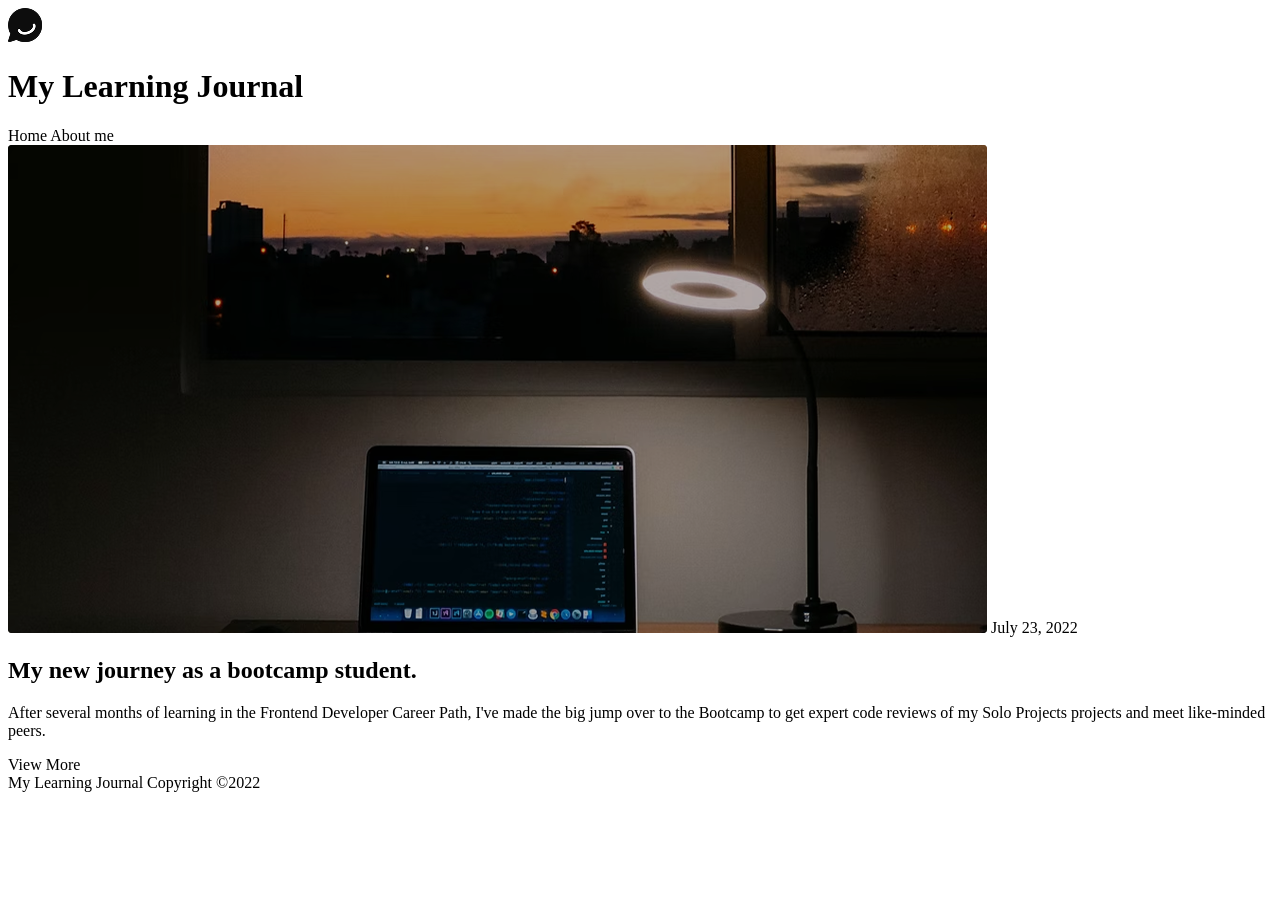
==== index.html @ 92fe80f6 "renamed default html file from home.html to index.html" ====
<!doctype html>
<html lang="en">
  <head>
    <link rel="stylesheet" href="index.css" />
    <meta charset="UTF-8" />
    <meta name="viewport" content="width=device-width, initial-scale=1.0" />
    <title>My Learning Journal</title>
  </head>
  <body>
    <header>
      <img class="logo-img" src="images/logo.png" />
      <h1>My Learning Journal</h1>
      <a class="nav-link">Home</a>
      <a class="nav-link">About me</a>
    </header>
    <main>
      <div class="hero-post">
        <img class="hero-image" src="images/article-image.png" />
        <span class="hero-post-date">July 23, 2022</span>
        <h2>My new journey as a bootcamp student.</h2>
        <p class="hero-post-paragraph">
          After several months of learning in the Frontend Developer Career
          Path, I've made the big jump over to the Bootcamp to get expert code
          reviews of my Solo Projects projects and meet like-minded peers.
        </p>
      </div>
      <div class="other-content"></div>
      <a class="view-more-link">View More</a>
    </main>
    <footer>
      <span>My Learning Journal</span>
      <span>Copyright ©2022</span>
    </footer>
    <script src="index.js" type="module"></script>
  </body>
</html>
---- index.css ----
body {
  display: flex;
  flex-direction: column;
}

header {
}

.logo-img {
}

.nav-link {
}

h1 {
}

main {
}

.hero-post {
}

.hero-image {
}

.hero-post-date {
}

h2 {
}

.hero-post-paragraph {
}

.other-content {
}

.view-more-link {
}

footer {
}

span {
}
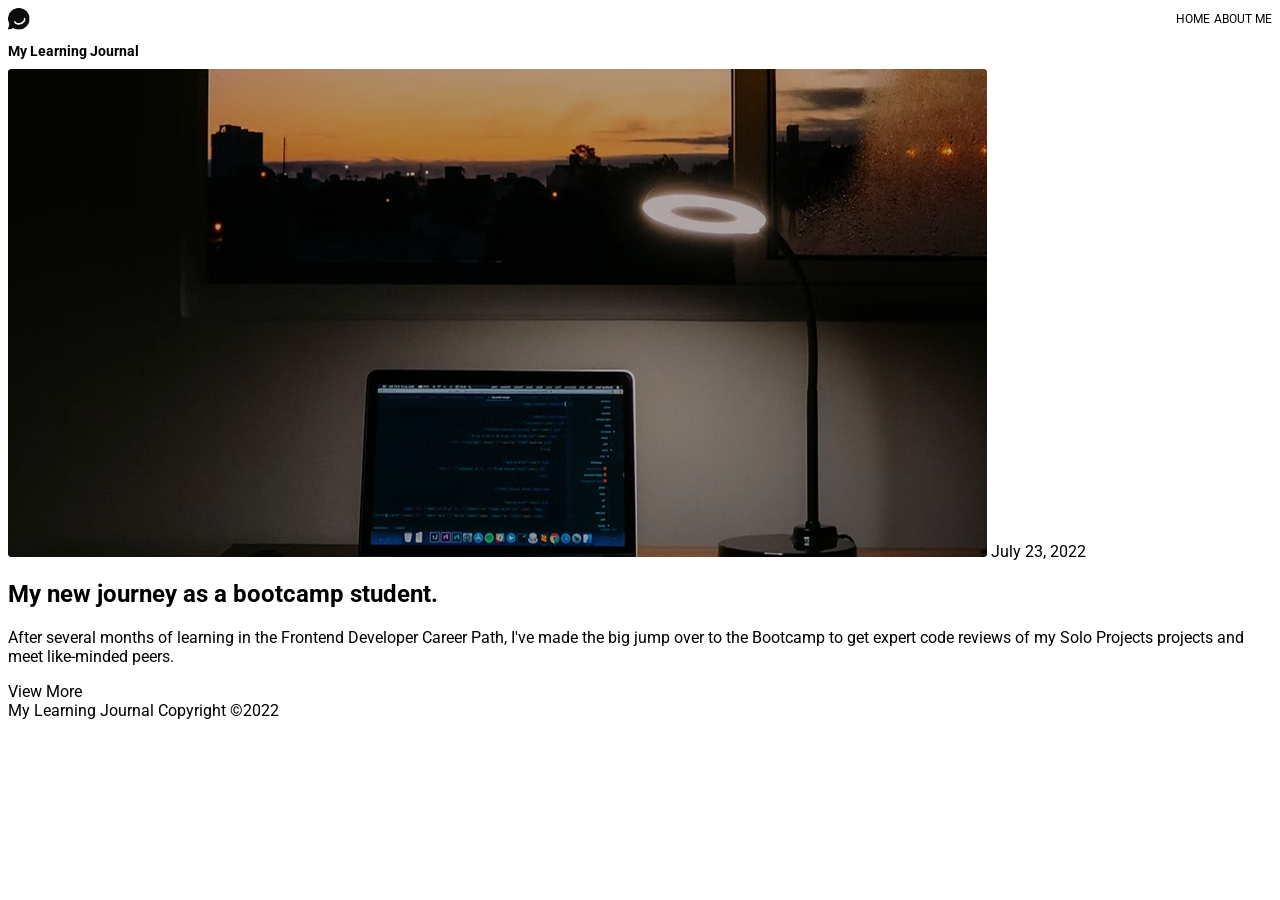
==== commit e3f75570: "added two div tags to header section" ====
--- a/index.html
+++ b/index.html
@@ -1,6 +1,12 @@
 <!doctype html>
 <html lang="en">
   <head>
+    <link rel="preconnect" href="https://fonts.googleapis.com" />
+    <link rel="preconnect" href="https://fonts.gstatic.com" crossorigin />
+    <link
+      href="https://fonts.googleapis.com/css2?family=Roboto:ital,wght@0,100..900;1,100..900&display=swap"
+      rel="stylesheet"
+    />
     <link rel="stylesheet" href="index.css" />
     <meta charset="UTF-8" />
     <meta name="viewport" content="width=device-width, initial-scale=1.0" />
@@ -8,10 +14,14 @@
   </head>
   <body>
     <header>
-      <img class="logo-img" src="images/logo.png" />
-      <h1>My Learning Journal</h1>
-      <a class="nav-link">Home</a>
-      <a class="nav-link">About me</a>
+      <div class="logo-container">
+        <img class="logo-img" src="images/logo.png" />
+        <h1>My Learning Journal</h1>
+      </div>
+      <div class="nav-link-container">
+        <a class="nav-link">Home</a>
+        <a class="nav-link">About me</a>
+      </div>
     </header>
     <main>
       <div class="hero-post">
--- a/index.css
+++ b/index.css
@@ -1,18 +1,28 @@
 body {
   display: flex;
   flex-direction: column;
+  font-family: "Roboto", sans-serif;
 }
 
 header {
+  display: flex;
+  flex-direction: row;
+  justify-content: space-between;
 }
 
 .logo-img {
+  width: 1.4em;
+  height: 1.4em;
 }
 
 .nav-link {
+  text-transform: uppercase;
+  font-size: 0.75rem;
+  gap: 3.125em;
 }
 
 h1 {
+  font-size: 0.847rem;
 }
 
 main {
@@ -22,6 +32,7 @@
 }
 
 .hero-image {
+  z-index: -1;
 }
 
 .hero-post-date {
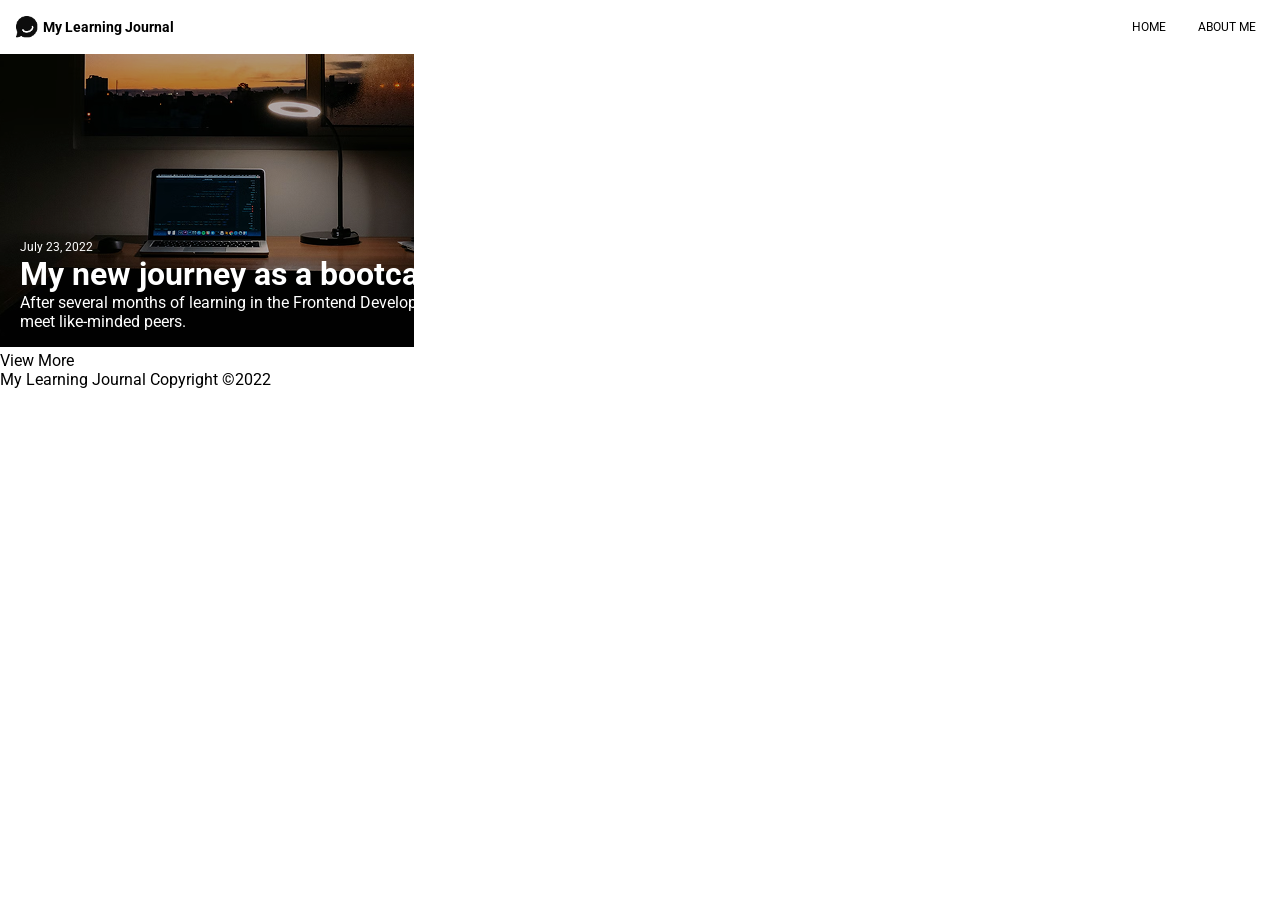
==== commit a2c7cb8a: "css on hero and header sections" ====
--- a/index.html
+++ b/index.html
@@ -25,14 +25,16 @@
     </header>
     <main>
       <div class="hero-post">
-        <img class="hero-image" src="images/article-image.png" />
-        <span class="hero-post-date">July 23, 2022</span>
-        <h2>My new journey as a bootcamp student.</h2>
-        <p class="hero-post-paragraph">
-          After several months of learning in the Frontend Developer Career
-          Path, I've made the big jump over to the Bootcamp to get expert code
-          reviews of my Solo Projects projects and meet like-minded peers.
-        </p>
+        <img class="hero-image" src="images/article-image-hero.png" />
+        <div class="hero-content">
+          <span class="hero-post-date">July 23, 2022</span>
+          <h2>My new journey as a bootcamp student.</h2>
+          <p class="hero-post-paragraph">
+            After several months of learning in the Frontend Developer Career
+            Path, I've made the big jump over to the Bootcamp to get expert code
+            reviews of my Solo Projects projects and meet like-minded peers.
+          </p>
+        </div>
       </div>
       <div class="other-content"></div>
       <a class="view-more-link">View More</a>
--- a/index.css
+++ b/index.css
@@ -1,13 +1,33 @@
+* {
+  margin: 0;
+}
+
 body {
   display: flex;
   flex-direction: column;
   font-family: "Roboto", sans-serif;
+  margin: 0;
 }
 
 header {
   display: flex;
   flex-direction: row;
   justify-content: space-between;
+  margin: 1em;
+}
+
+.logo-container {
+  display: flex;
+  flex-direction: row;
+  gap: 0.3em;
+  align-items: center;
+}
+
+.nav-link-container {
+  display: flex;
+  align-items: center;
+  gap: 2em;
+  margin-right: 0.5em;
 }
 
 .logo-img {
@@ -29,19 +49,30 @@
 }
 
 .hero-post {
+  position: relative;
+}
+
+.hero-content {
+  position: absolute;
+  bottom: 0;
+  color: #fff;
+  padding: 1.25rem;
 }
 
 .hero-image {
-  z-index: -1;
+  object-fit: cover;
 }
 
 .hero-post-date {
+  font-size: 0.75rem;
 }
 
 h2 {
+  font-size: 2rem;
 }
 
 .hero-post-paragraph {
+  font-size: 1rem;
 }
 
 .other-content {
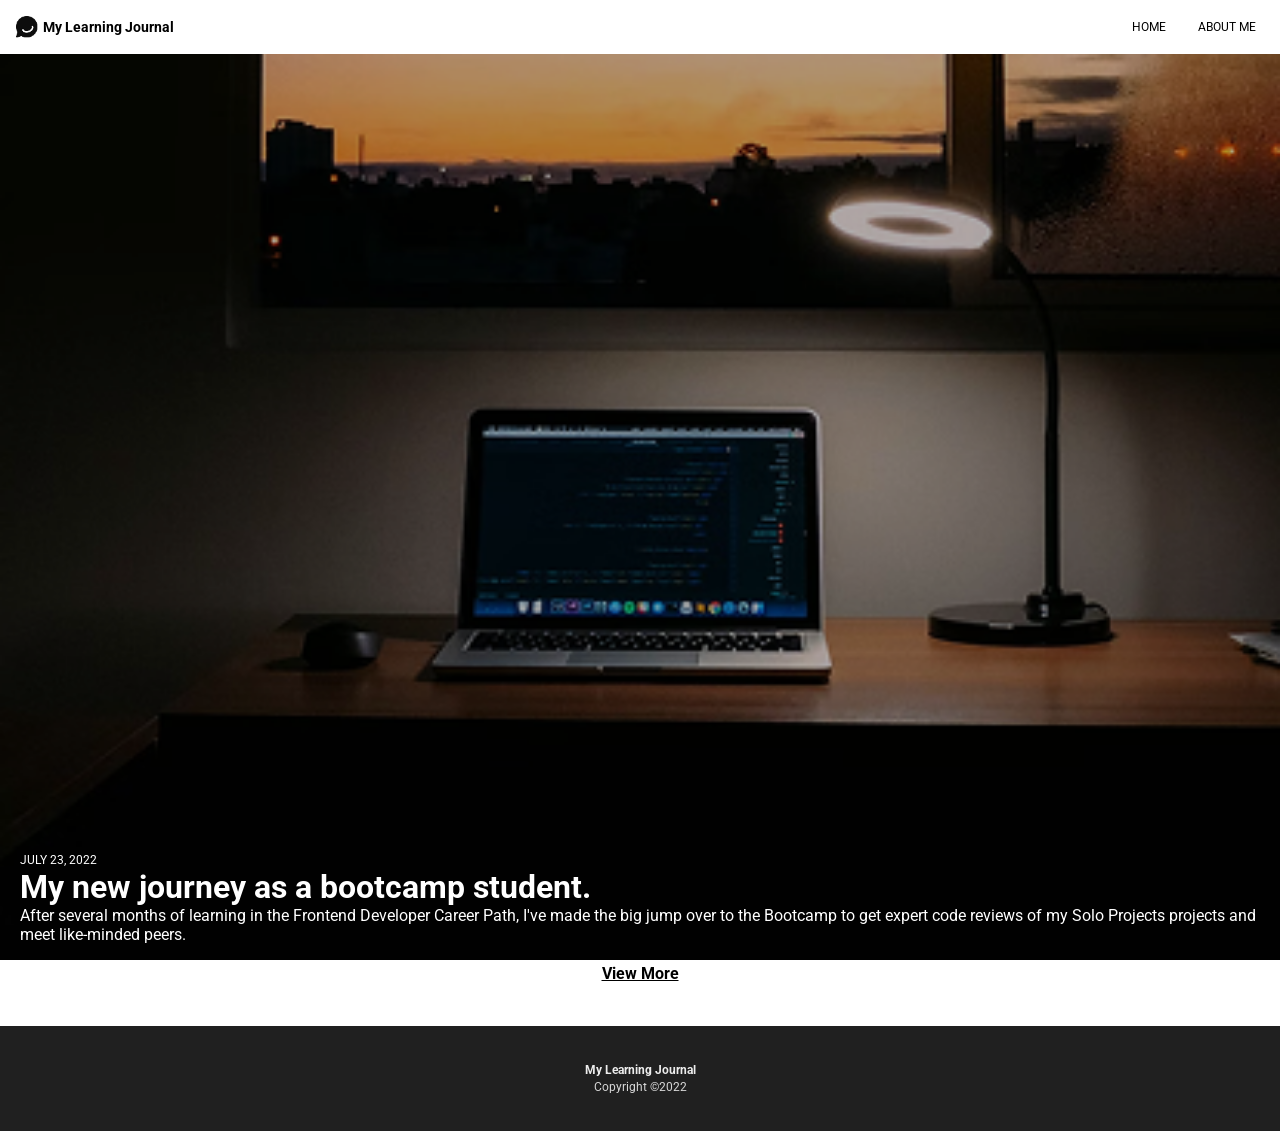
==== commit bb2f9075: "created inner html on index.js for other-content div" ====
--- a/index.html
+++ b/index.html
@@ -40,8 +40,8 @@
       <a class="view-more-link">View More</a>
     </main>
     <footer>
-      <span>My Learning Journal</span>
-      <span>Copyright ©2022</span>
+      <span class="foot-1">My Learning Journal</span>
+      <span class="foot-2">Copyright ©2022</span>
     </footer>
     <script src="index.js" type="module"></script>
   </body>
--- a/index.css
+++ b/index.css
@@ -6,7 +6,7 @@
   display: flex;
   flex-direction: column;
   font-family: "Roboto", sans-serif;
-  margin: 0;
+  margin: auto;
 }
 
 header {
@@ -46,6 +46,9 @@
 }
 
 main {
+  display: flex;
+  flex-direction: column;
+  justify-content: center;
 }
 
 .hero-post {
@@ -60,11 +63,12 @@
 }
 
 .hero-image {
-  object-fit: cover;
+  width: 100%;
 }
 
 .hero-post-date {
   font-size: 0.75rem;
+  text-transform: uppercase;
 }
 
 h2 {
@@ -79,10 +83,32 @@
 }
 
 .view-more-link {
+  text-align: center;
+  font-size: 1rem;
+  font-weight: bold;
+  text-decoration: underline;
+  margin-bottom: 2.6875em;
 }
 
 footer {
+  background-color: #202020;
+  padding: 2.3125em;
+  display: flex;
+  flex-direction: column;
+  align-items: center;
+  gap: 0.1875em;
 }
 
-span {
+.foot-1,
+.foot-2 {
+  font-size: 0.75rem;
 }
+
+.foot-1 {
+  color: #ececec;
+  font-weight: bold;
+}
+
+.foot-2 {
+  color: #d7d7d7;
+}
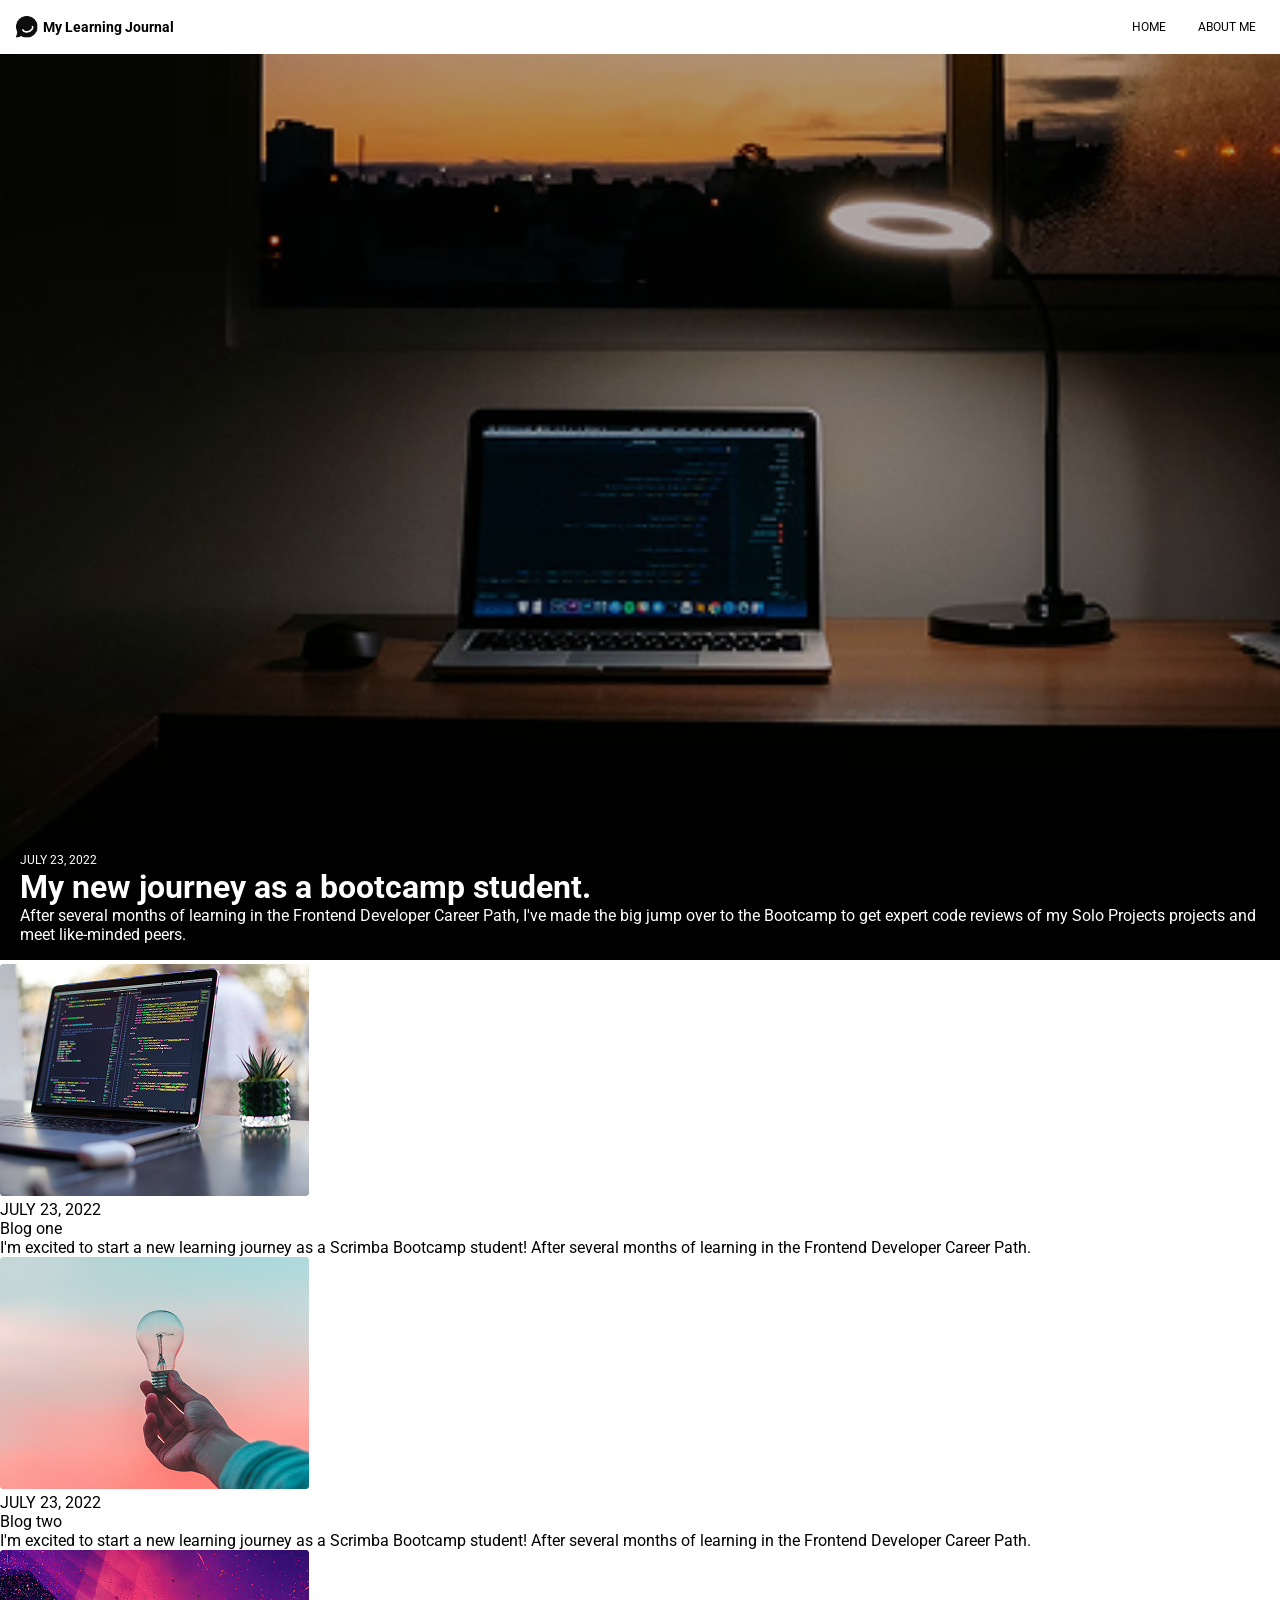
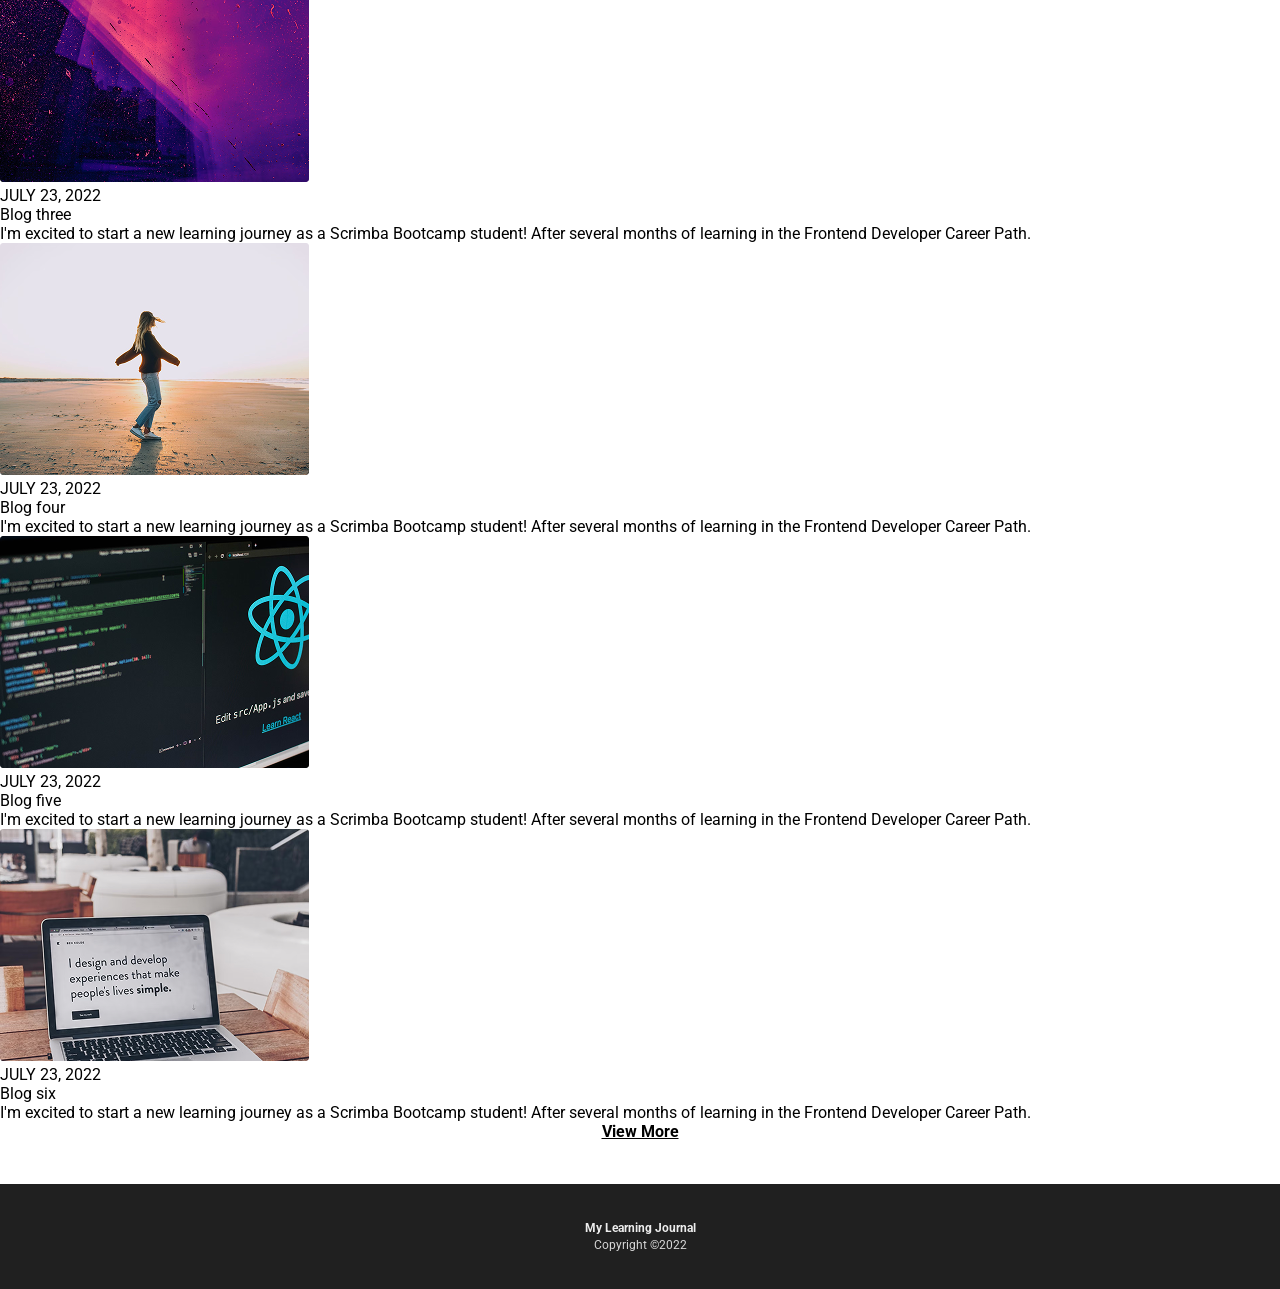
==== commit 422d9315: "added classes to all <h>" ====
--- a/index.html
+++ b/index.html
@@ -16,7 +16,7 @@
     <header>
       <div class="logo-container">
         <img class="logo-img" src="images/logo.png" />
-        <h1>My Learning Journal</h1>
+        <h1 class="site-name">My Learning Journal</h1>
       </div>
       <div class="nav-link-container">
         <a class="nav-link">Home</a>
@@ -28,7 +28,7 @@
         <img class="hero-image" src="images/article-image-hero.png" />
         <div class="hero-content">
           <span class="hero-post-date">July 23, 2022</span>
-          <h2>My new journey as a bootcamp student.</h2>
+          <h2 class="hero-post-title">My new journey as a bootcamp student.</h2>
           <p class="hero-post-paragraph">
             After several months of learning in the Frontend Developer Career
             Path, I've made the big jump over to the Bootcamp to get expert code
@@ -36,7 +36,7 @@
           </p>
         </div>
       </div>
-      <div class="other-content"></div>
+      <div class="other-content" id="other-content"></div>
       <a class="view-more-link">View More</a>
     </main>
     <footer>
--- a/index.css
+++ b/index.css
@@ -41,7 +41,7 @@
   gap: 3.125em;
 }
 
-h1 {
+.site-name {
   font-size: 0.847rem;
 }
 
@@ -71,7 +71,7 @@
   text-transform: uppercase;
 }
 
-h2 {
+.hero-post-title {
   font-size: 2rem;
 }
 
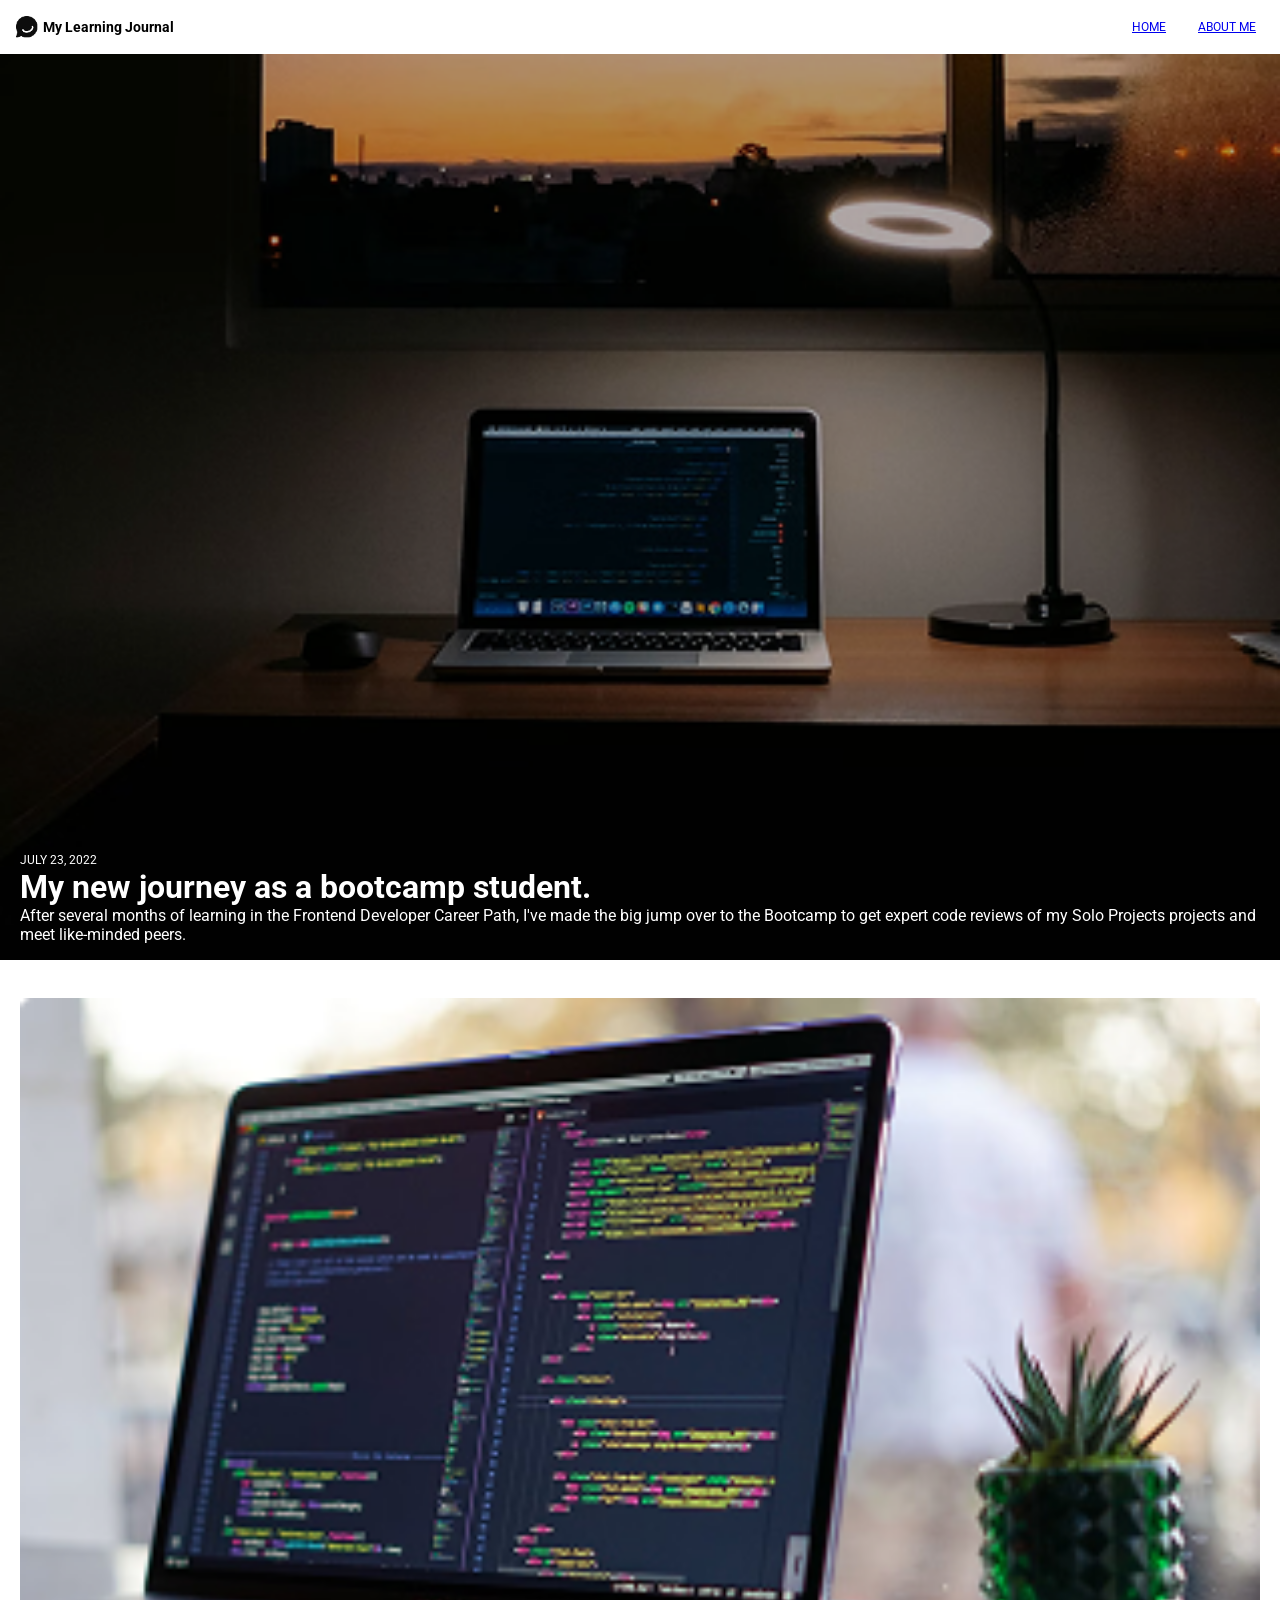
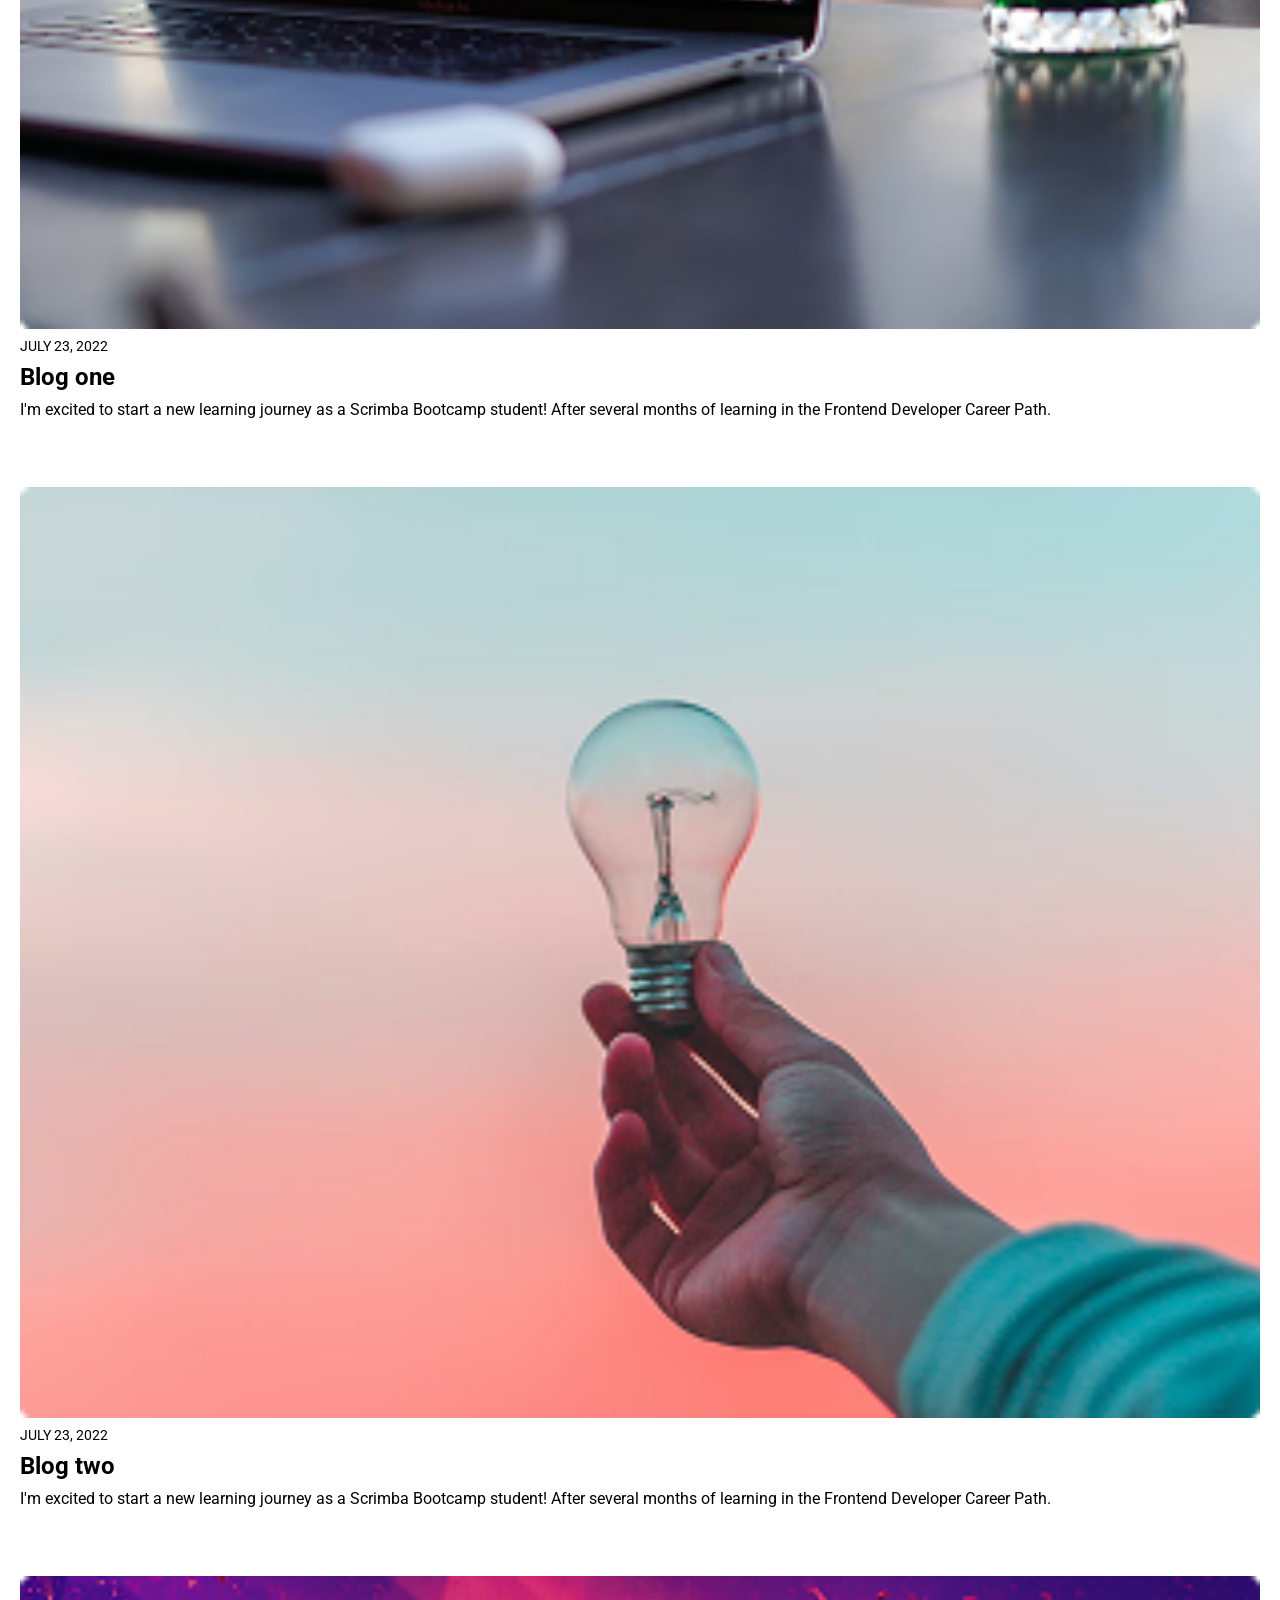
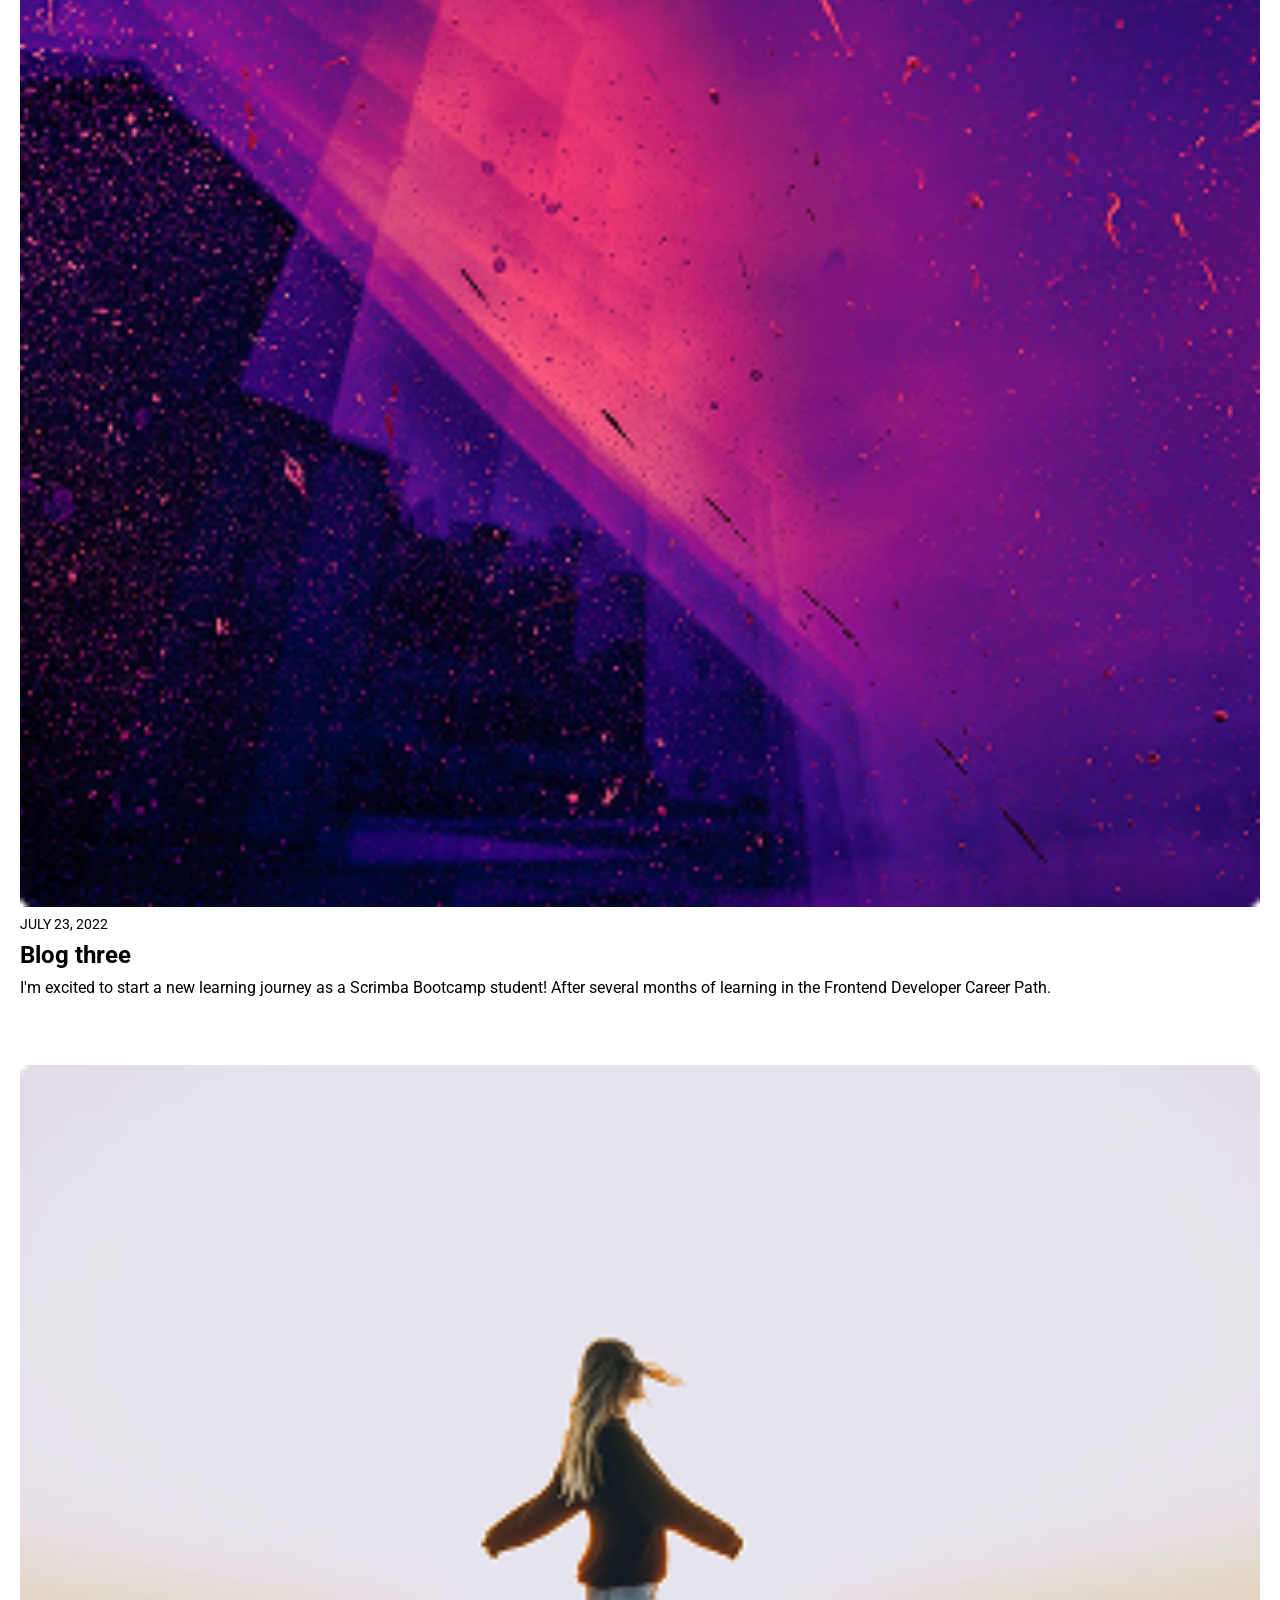
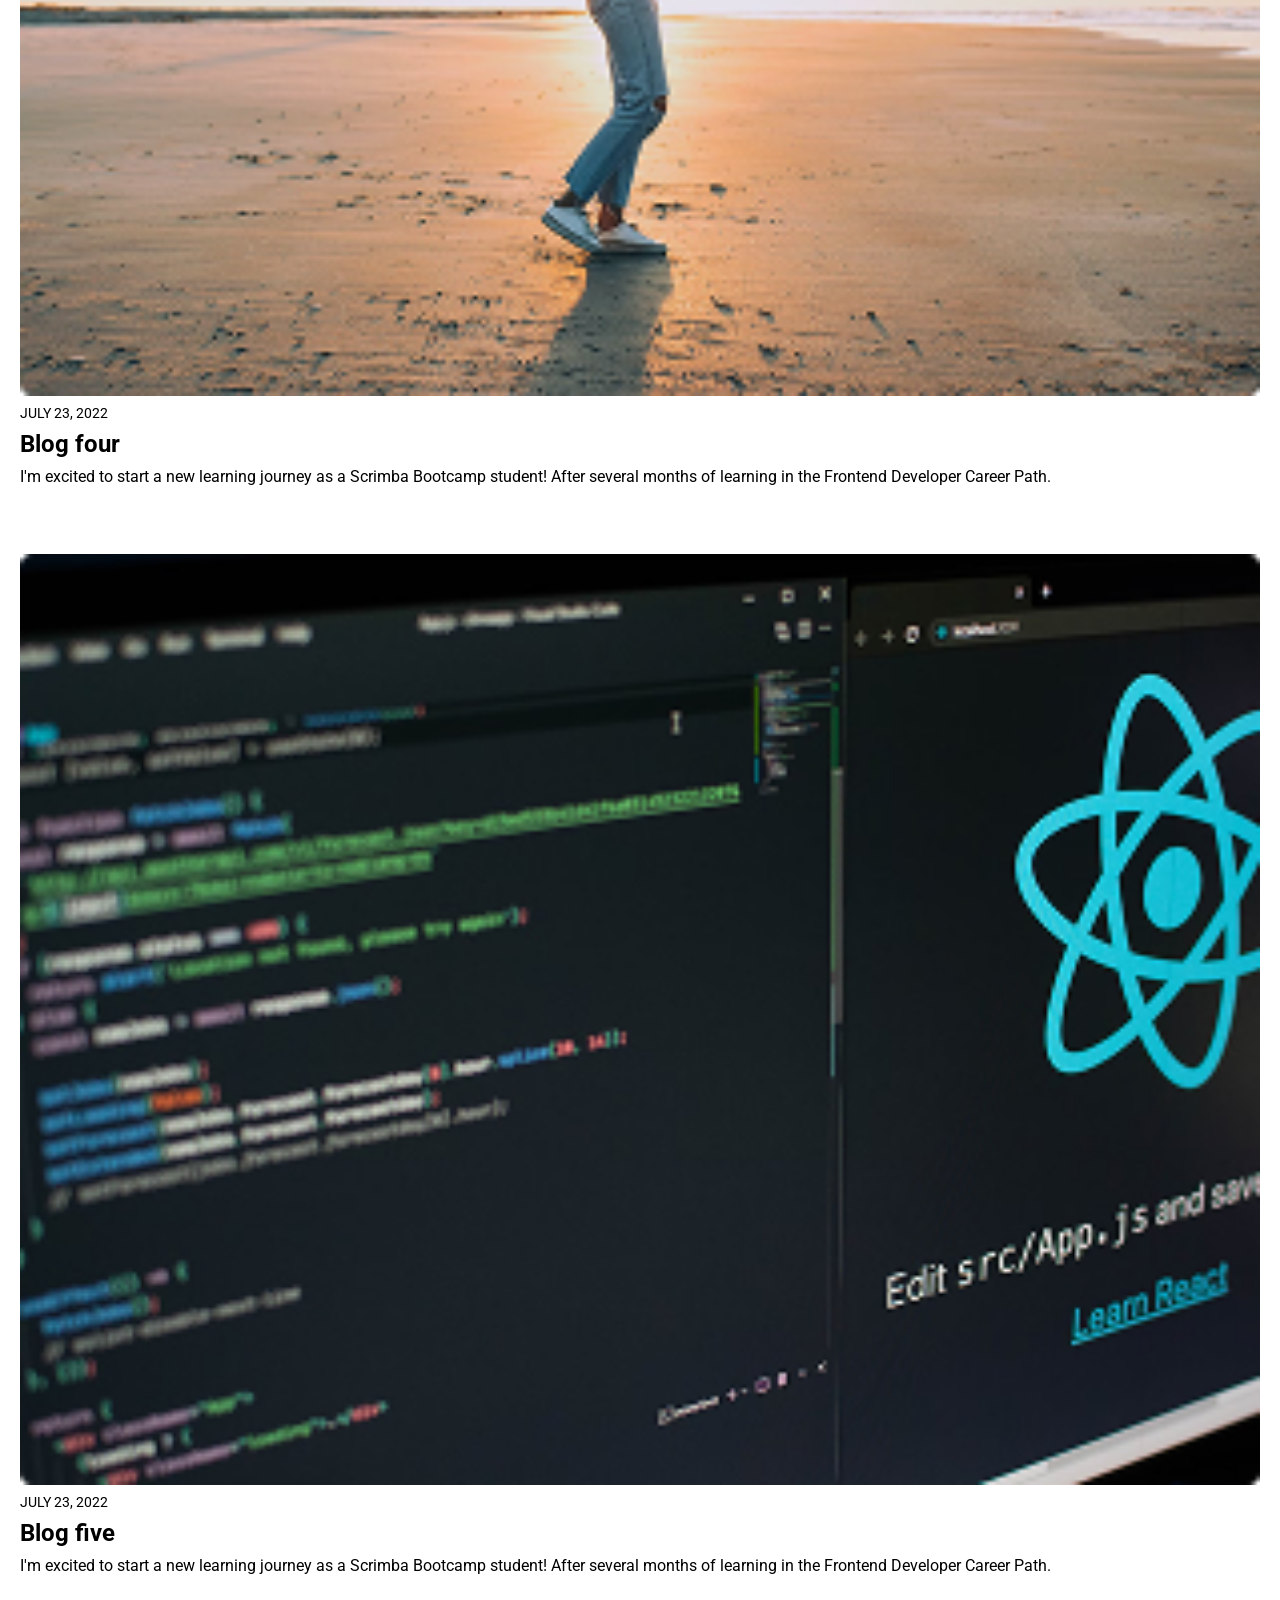
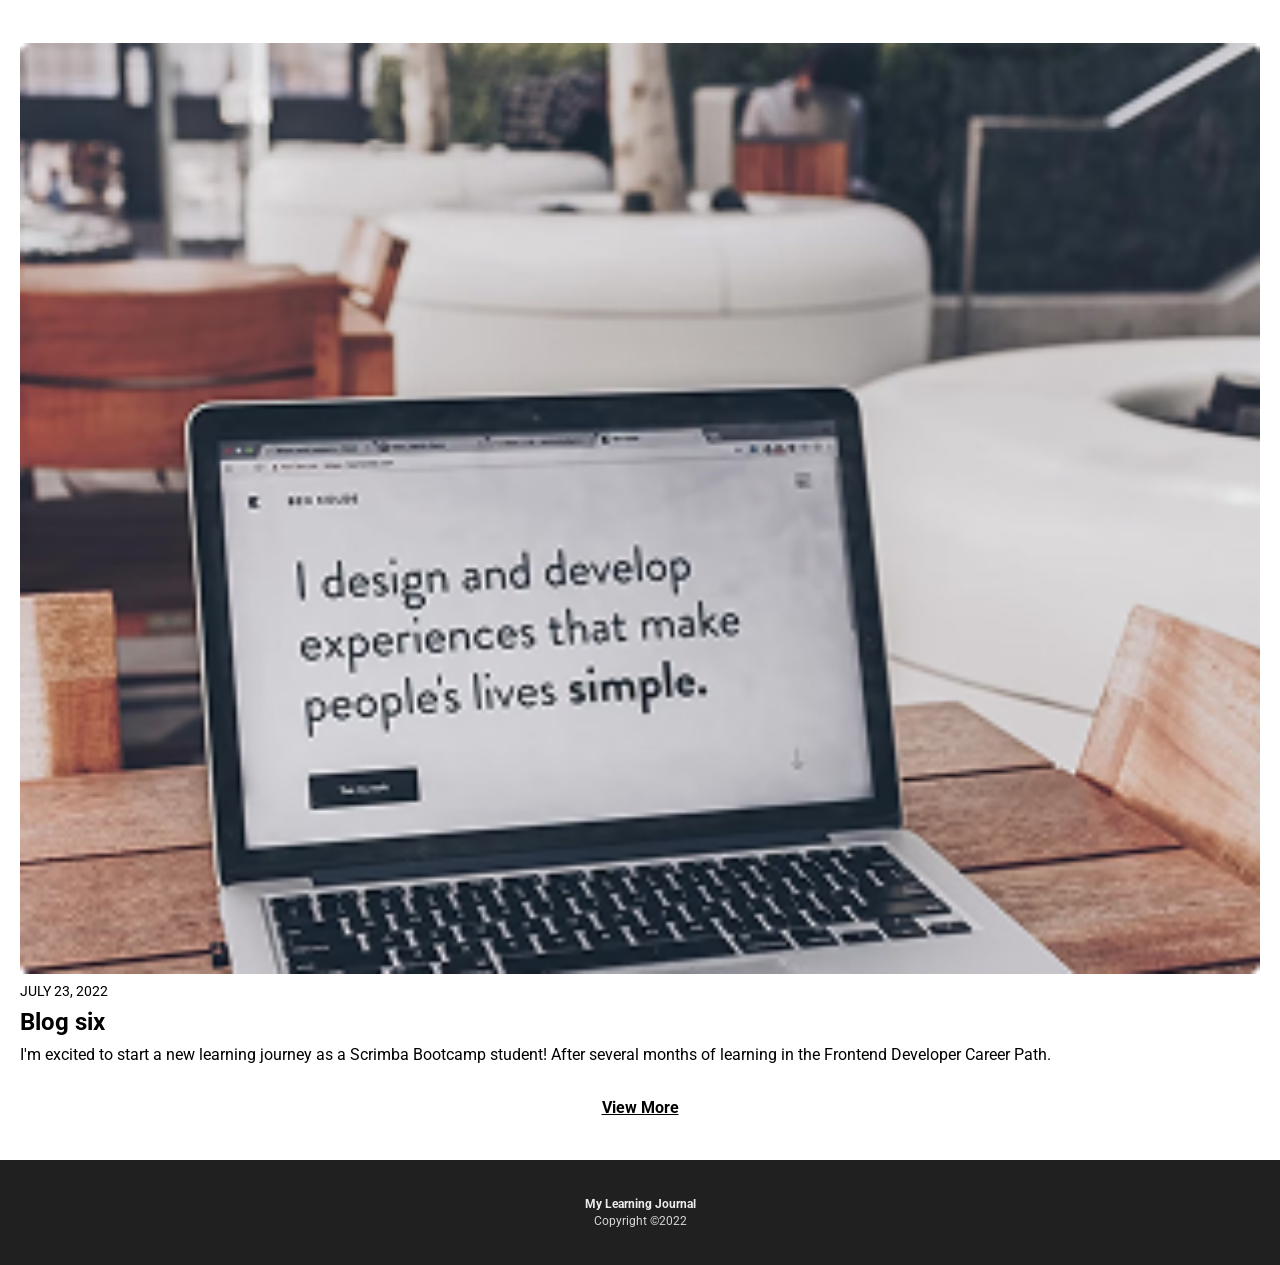
==== commit 5f57fe98: "added href to home, about me and hero post sections" ====
--- a/index.html
+++ b/index.html
@@ -19,13 +19,17 @@
         <h1 class="site-name">My Learning Journal</h1>
       </div>
       <div class="nav-link-container">
-        <a class="nav-link">Home</a>
-        <a class="nav-link">About me</a>
+        <a class="nav-link" href="index.html">Home</a>
+        <a class="nav-link" href="about-me.html">About me</a>
       </div>
     </header>
     <main>
       <div class="hero-post">
-        <img class="hero-image" src="images/article-image-hero.png" />
+        <img
+          class="hero-image"
+          href="hero-post.html"
+          src="images/article-image-hero.png"
+        />
         <div class="hero-content">
           <span class="hero-post-date">July 23, 2022</span>
           <h2 class="hero-post-title">My new journey as a bootcamp student.</h2>
@@ -37,7 +41,7 @@
         </div>
       </div>
       <div class="other-content" id="other-content"></div>
-      <a class="view-more-link">View More</a>
+      <a class="view-more-link" id="nav-link-viewmore">View More</a>
     </main>
     <footer>
       <span class="foot-1">My Learning Journal</span>
--- a/index.css
+++ b/index.css
@@ -3,28 +3,35 @@
 }
 
 body {
-  display: flex;
   flex-direction: column;
   font-family: "Roboto", sans-serif;
   margin: auto;
 }
 
+body,
+header,
+.logo-container,
+.nav-link-container,
+main,
+.other-content,
+.post-container,
+footer {
+  display: flex;
+}
+
 header {
-  display: flex;
   flex-direction: row;
   justify-content: space-between;
   margin: 1em;
 }
 
 .logo-container {
-  display: flex;
   flex-direction: row;
   gap: 0.3em;
   align-items: center;
 }
 
 .nav-link-container {
-  display: flex;
   align-items: center;
   gap: 2em;
   margin-right: 0.5em;
@@ -46,7 +53,6 @@
 }
 
 main {
-  display: flex;
   flex-direction: column;
   justify-content: center;
 }
@@ -79,7 +85,27 @@
   font-size: 1rem;
 }
 
-.other-content {
+.other-content,
+.post-container {
+  flex-direction: column;
+}
+
+.post-container {
+  margin: 2.125em 1.25em;
+  gap: 0.5625em;
+}
+
+.post-date {
+  font-size: 0.886rem;
+}
+
+.post-title {
+  font-size: 1.5rem;
+  font-weight: bold;
+}
+
+.post-content {
+  font-size: 1rem;
 }
 
 .view-more-link {
@@ -93,7 +119,6 @@
 footer {
   background-color: #202020;
   padding: 2.3125em;
-  display: flex;
   flex-direction: column;
   align-items: center;
   gap: 0.1875em;
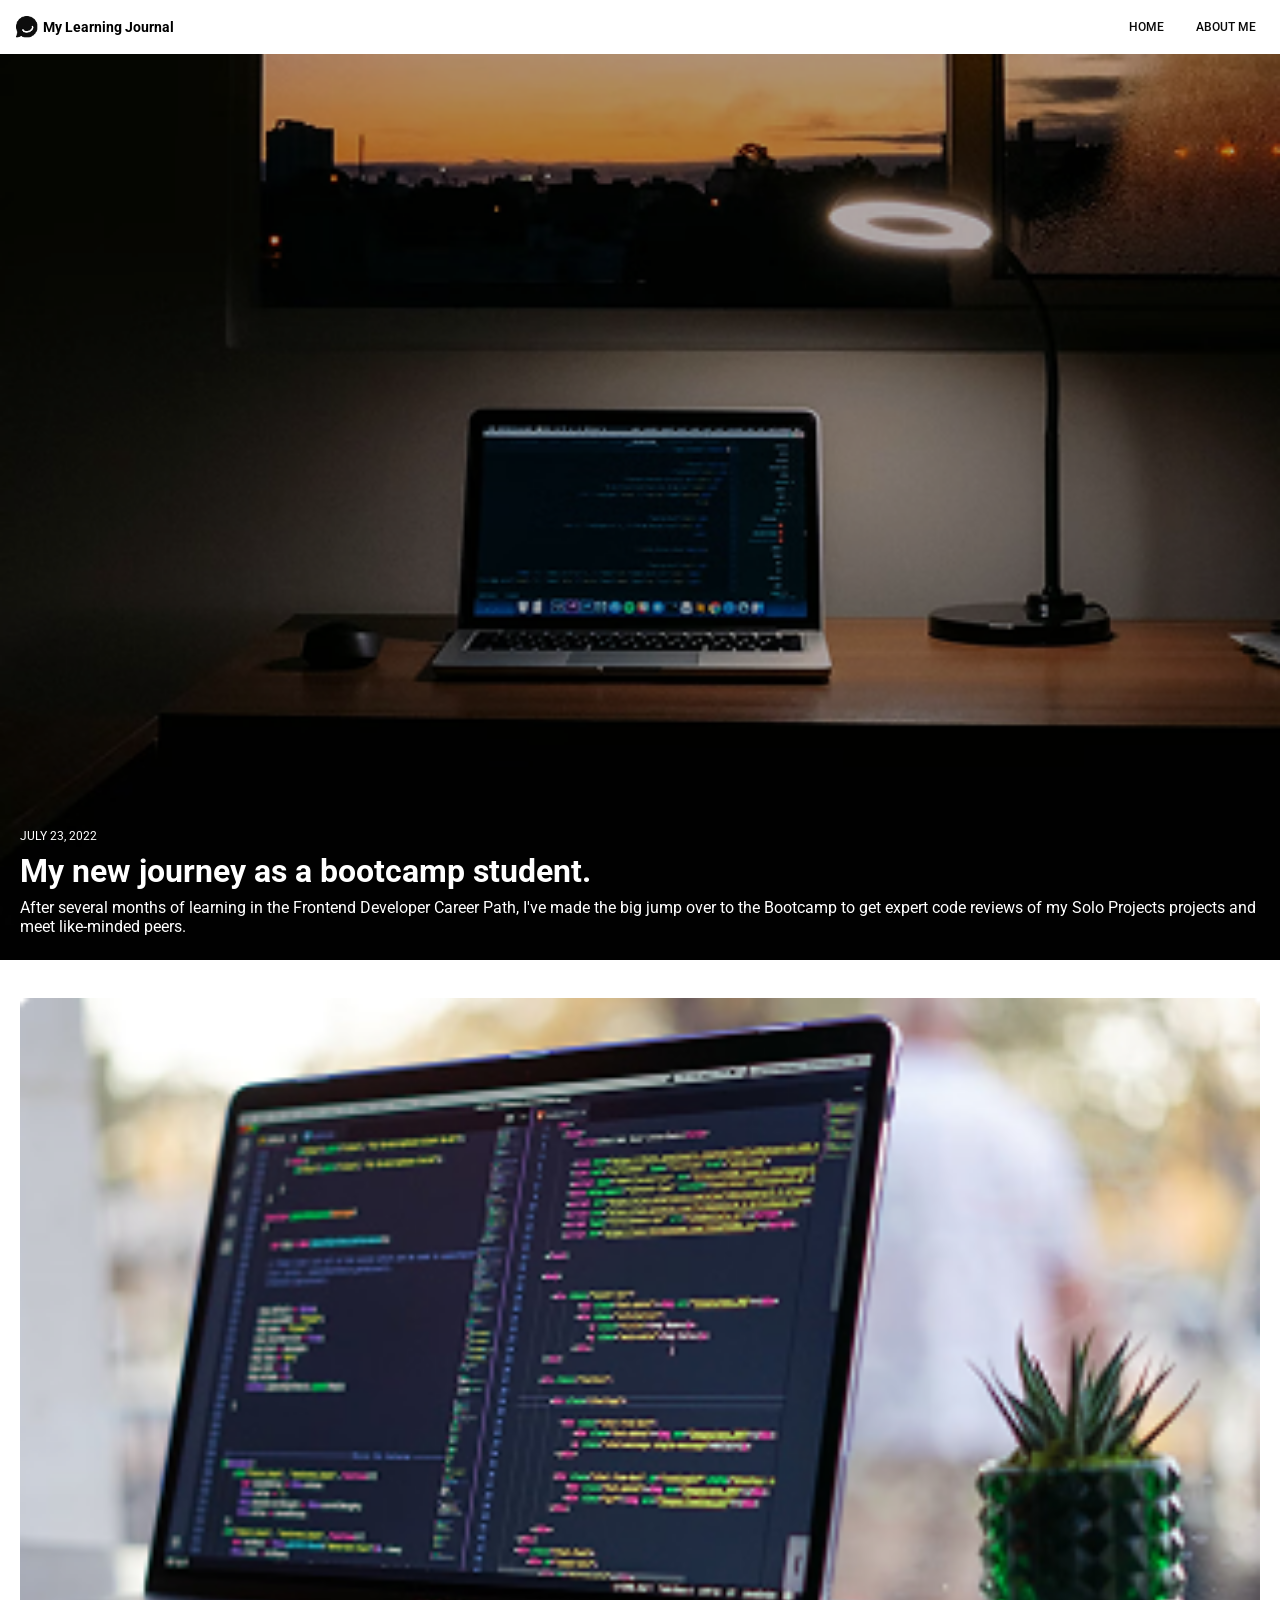
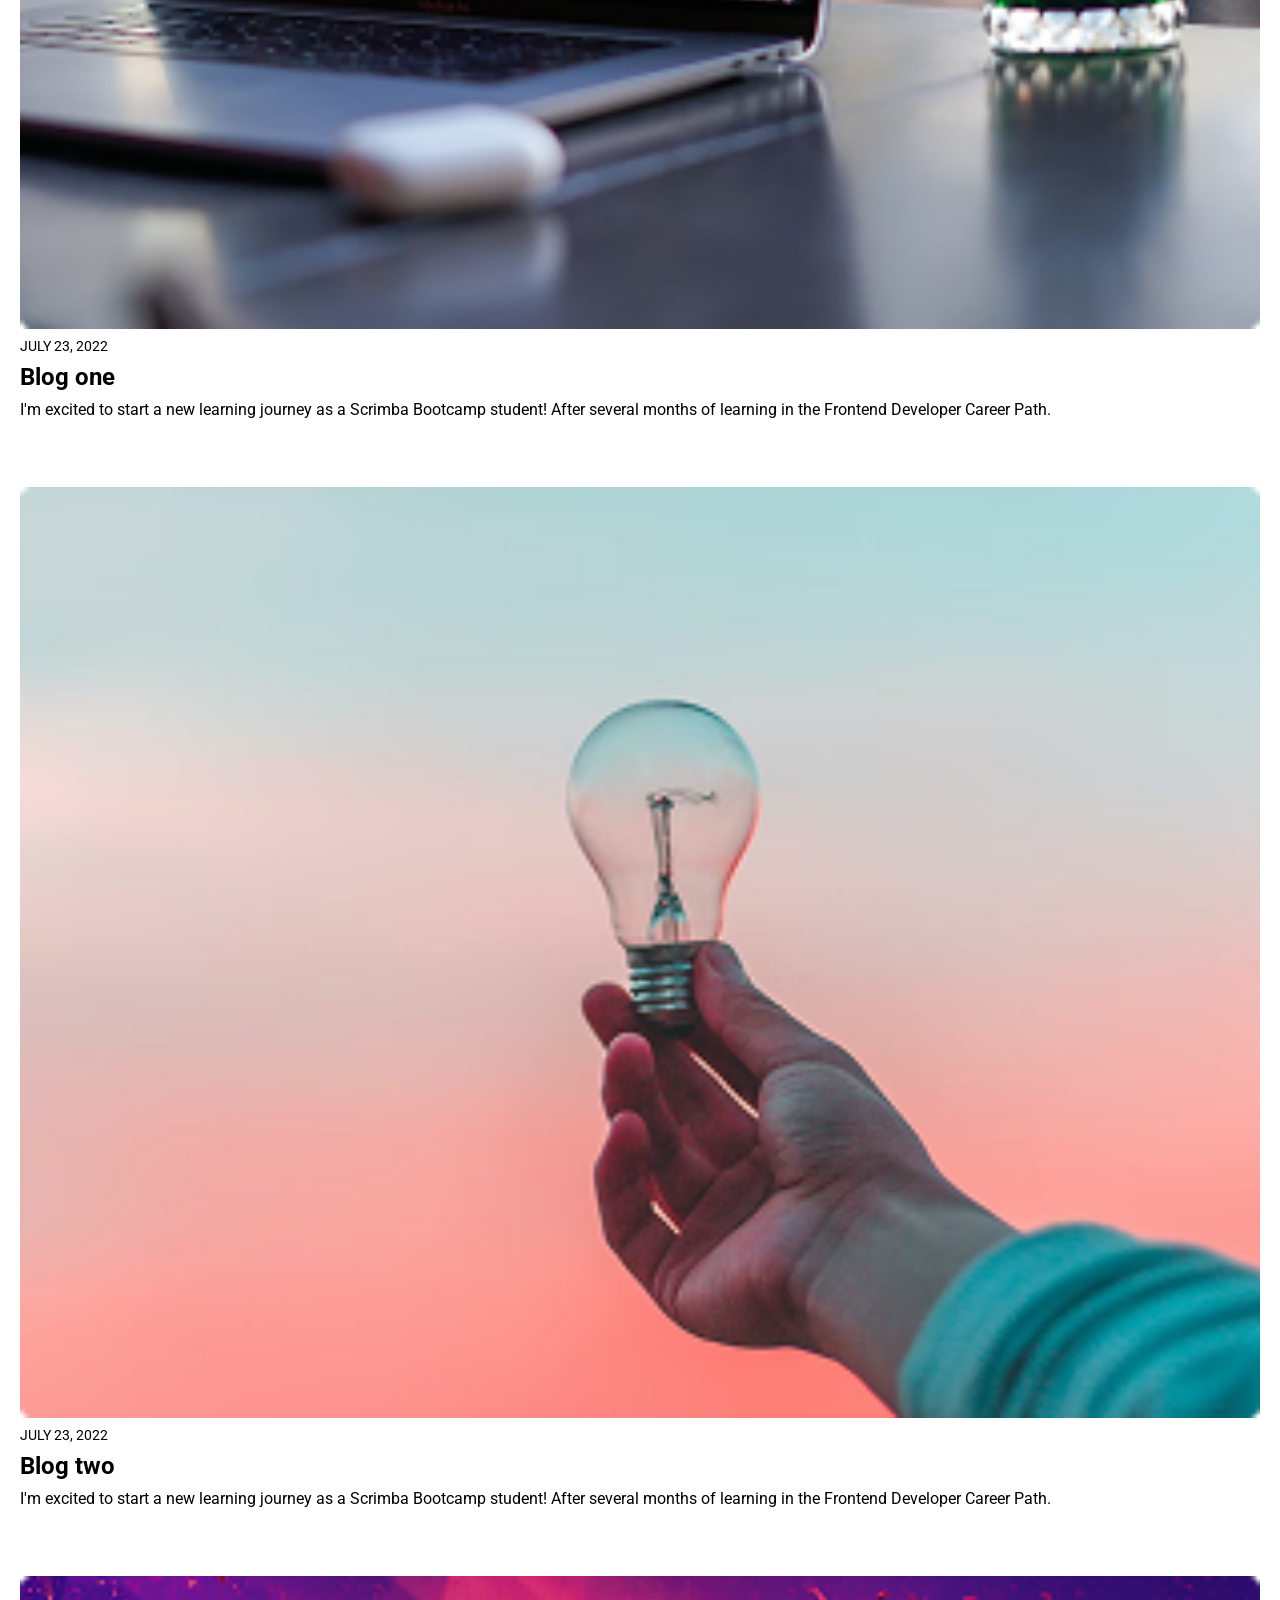
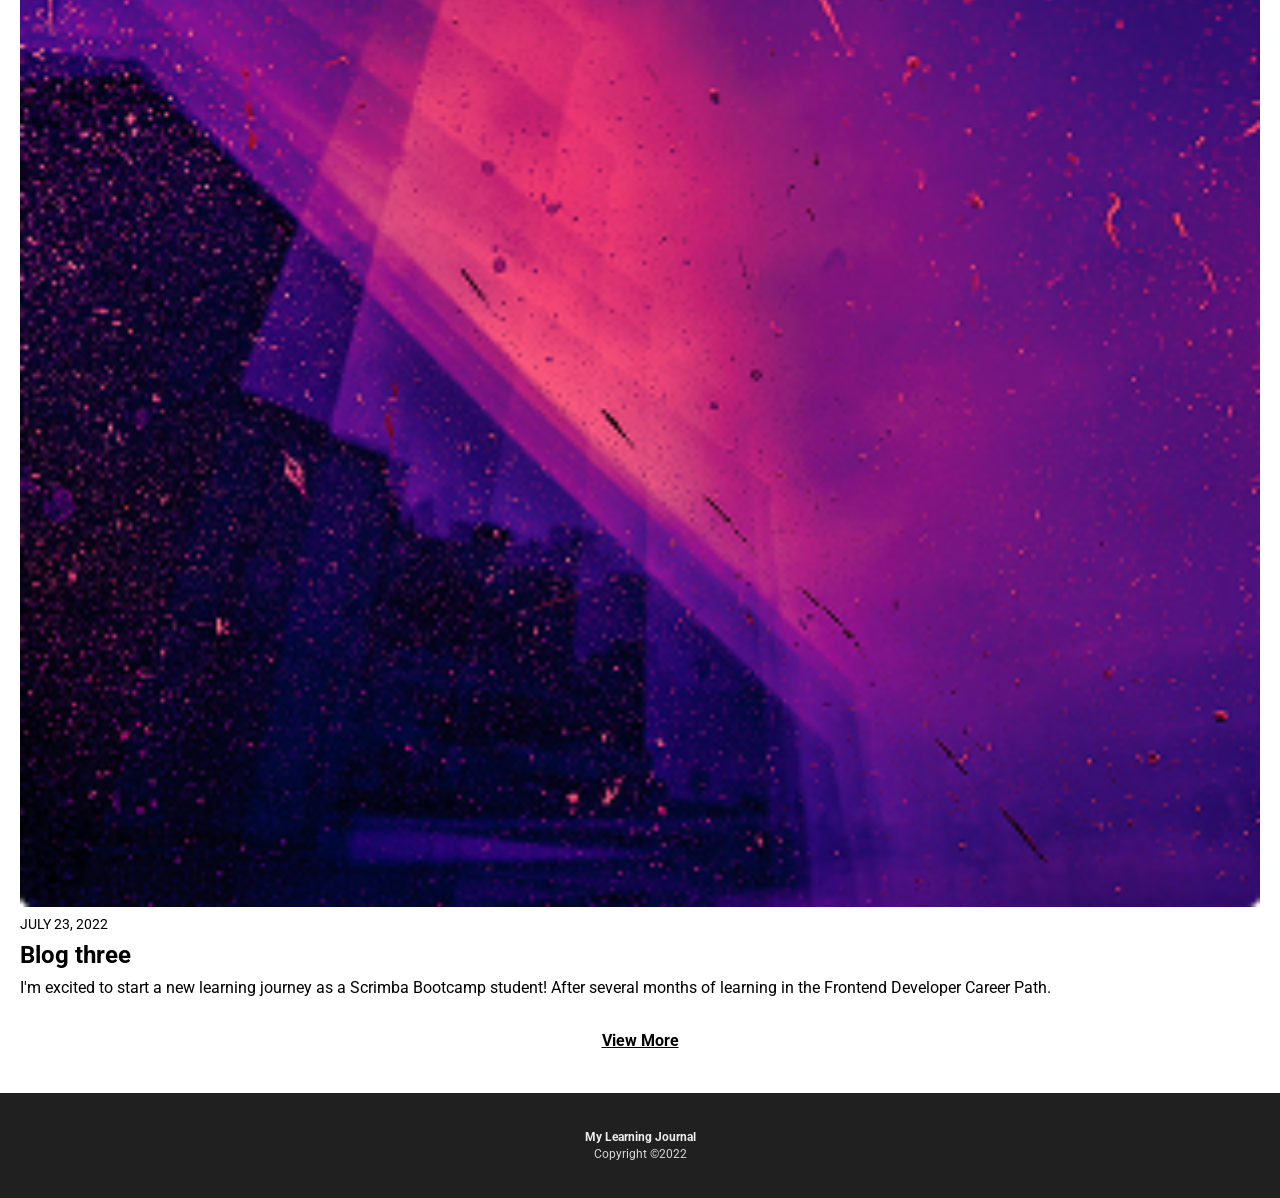
==== commit 9a4812be: "added css to hero post page" ====
--- a/index.html
+++ b/index.html
@@ -25,14 +25,12 @@
     </header>
     <main>
       <div class="hero-post">
-        <img
-          class="hero-image"
-          href="hero-post.html"
-          src="images/article-image-hero.png"
-        />
+        <img class="hero-image" src="images/article-image-hero.png" />
         <div class="hero-content">
           <span class="hero-post-date">July 23, 2022</span>
-          <h2 class="hero-post-title">My new journey as a bootcamp student.</h2>
+          <a class="hero-title" href="hero-post.html"
+            >My new journey as a bootcamp student.</a
+          >
           <p class="hero-post-paragraph">
             After several months of learning in the Frontend Developer Career
             Path, I've made the big jump over to the Bootcamp to get expert code
--- a/index.css
+++ b/index.css
@@ -15,9 +15,12 @@
 main,
 .other-content,
 .post-container,
+.hero-post-page,
 footer {
   display: flex;
 }
+
+/* HOME PAGE */
 
 header {
   flex-direction: row;
@@ -44,6 +47,9 @@
 
 .nav-link {
   text-transform: uppercase;
+  color: #090909;
+  font-weight: 500;
+  text-decoration: none;
   font-size: 0.75rem;
   gap: 3.125em;
 }
@@ -77,12 +83,22 @@
   text-transform: uppercase;
 }
 
-.hero-post-title {
+.hero-title {
+  color: #fff;
+  text-decoration: none;
+  font-weight: bold;
+  display: block;
   font-size: 2rem;
+  margin: 0.25em 0;
+}
+
+.hero-post-title:hover {
+  transform: scale(101%);
 }
 
 .hero-post-paragraph {
   font-size: 1rem;
+  margin-bottom: 0.5em;
 }
 
 .other-content,
@@ -137,3 +153,29 @@
 .foot-2 {
   color: #d7d7d7;
 }
+
+/* HERO & ABOUT ME PAGES */
+
+.hero-post-title {
+  color: #151515;
+  font-size: 1.5rem;
+}
+
+.hero-post-page,
+.about-me-page,
+.about-me-content {
+  flex-direction: column;
+  margin: 3em 1.25em;
+  gap: 1em;
+}
+
+.subtitle {
+  font-size: 1rem;
+}
+
+h4 {
+  text-align: center;
+}
+
+.about-me-image {
+}
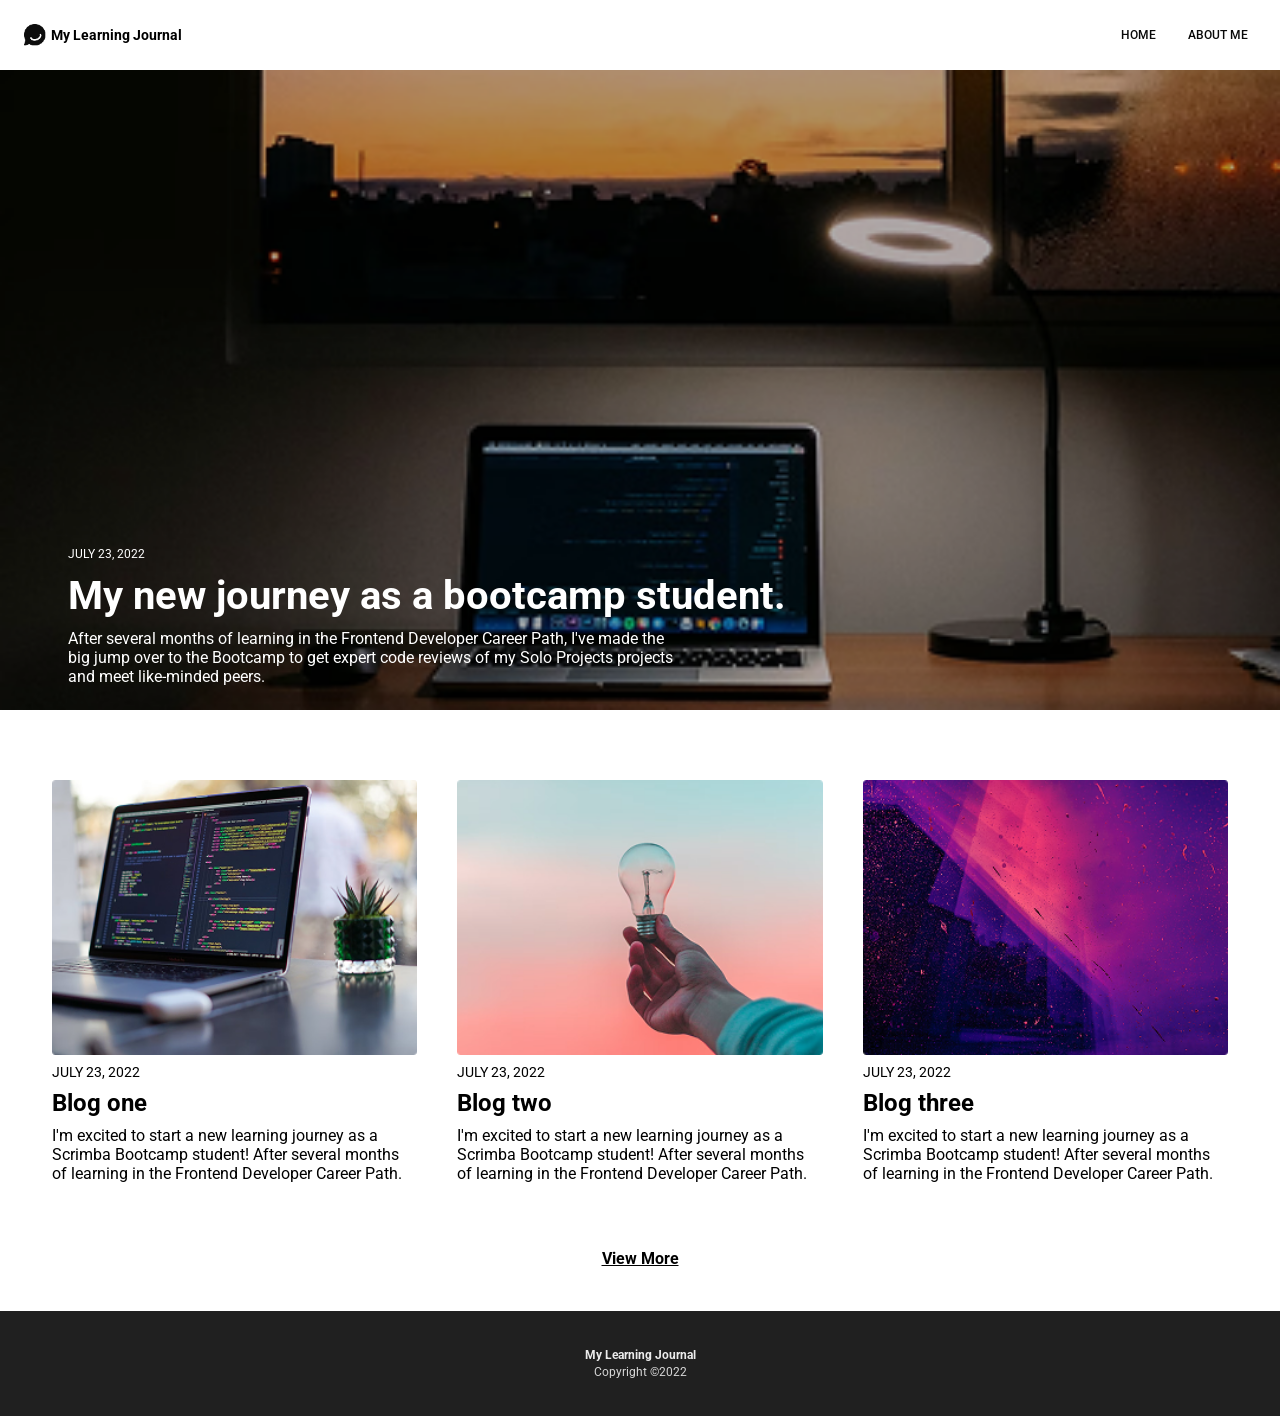
==== commit 561b4e39: "added media query css" ====
--- a/index.html
+++ b/index.html
@@ -27,7 +27,7 @@
       <div class="hero-post">
         <img class="hero-image" src="images/article-image-hero.png" />
         <div class="hero-content">
-          <span class="hero-post-date">July 23, 2022</span>
+          <span class="hero-main-date">July 23, 2022</span>
           <a class="hero-title" href="hero-post.html"
             >My new journey as a bootcamp student.</a
           >
--- a/index.css
+++ b/index.css
@@ -25,7 +25,8 @@
 header {
   flex-direction: row;
   justify-content: space-between;
-  margin: 1em;
+  align-items: center;
+  margin: 1.5em;
 }
 
 .logo-container {
@@ -58,11 +59,6 @@
   font-size: 0.847rem;
 }
 
-main {
-  flex-direction: column;
-  justify-content: center;
-}
-
 .hero-post {
   position: relative;
 }
@@ -78,7 +74,8 @@
   width: 100%;
 }
 
-.hero-post-date {
+.hero-post-date,
+.hero-main-date {
   font-size: 0.75rem;
   text-transform: uppercase;
 }
@@ -88,11 +85,11 @@
   text-decoration: none;
   font-weight: bold;
   display: block;
-  font-size: 2rem;
+  font-size: 2.5rem;
   margin: 0.25em 0;
 }
 
-.hero-post-title:hover {
+.hero-title:hover {
   transform: scale(101%);
 }
 
@@ -169,7 +166,8 @@
   gap: 1em;
 }
 
-.subtitle {
+.subtitle,
+.about-me-subtitle {
   font-size: 1rem;
 }
 
@@ -178,4 +176,81 @@
 }
 
 .about-me-image {
-}
+  margin-bottom: 1.6875em;
+}
+
+.about-me-title {
+  font-size: 2.178rem;
+  margin-bottom: 1rem;
+}
+
+.about-me-content {
+  margin-top: 0;
+}
+
+.about-me-subtitle,
+.about-me-paragraph {
+  margin-bottom: 1rem;
+  color: #151515;
+}
+
+/* MAIN ELEMENT LAYOUT */
+
+main {
+  flex-direction: column;
+  justify-content: center;
+}
+
+@media (min-width: 490px) {
+  .hero-post-paragraph {
+    max-width: 38.375em;
+  }
+}
+
+@media (min-width: 1085px) {
+  .hero-image {
+    width: 100%;
+    max-height: 40em;
+    object-fit: cover;
+    object-position: 50% 0%;
+  }
+
+  .hero-content {
+    margin-left: 3em;
+  }
+
+  .other-content {
+    display: grid;
+    grid-template-columns: 1fr 1fr 1fr;
+    margin: 2em;
+  }
+
+  .hero-post-page,
+  .about-me-page {
+    margin: 3em;
+  }
+
+  .hero-post-image {
+    margin: 3em 0;
+  }
+
+  .hero-post-date,
+  .hero-post-title,
+  .hero-post-intro,
+  .hero-post-text,
+  .subtitle,
+  .about-me-content {
+    margin: 0 125px;
+  }
+
+  .about-me-page {
+    display: flex;
+    flex-direction: row;
+    align-items: center;
+    gap: 32px;
+  }
+
+  .about-me-content {
+    margin-bottom: 2.5em;
+  }
+}
